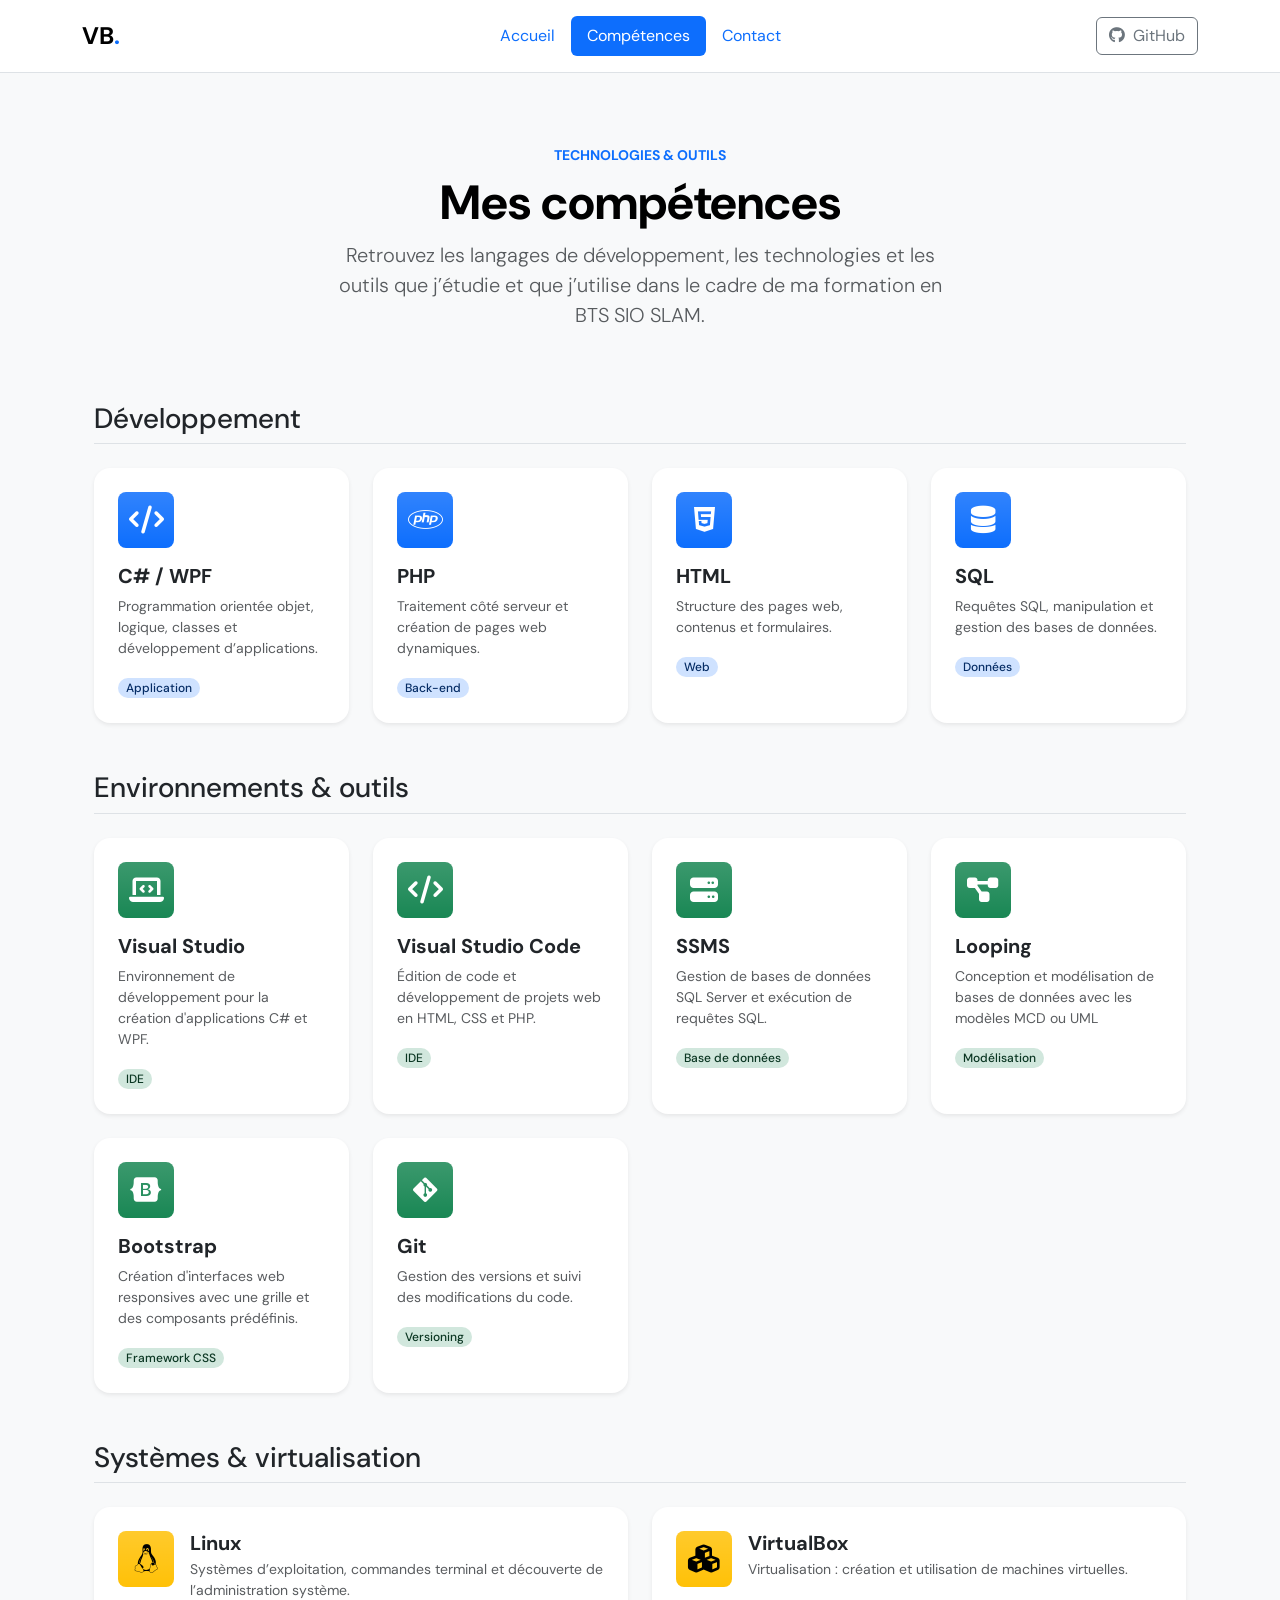
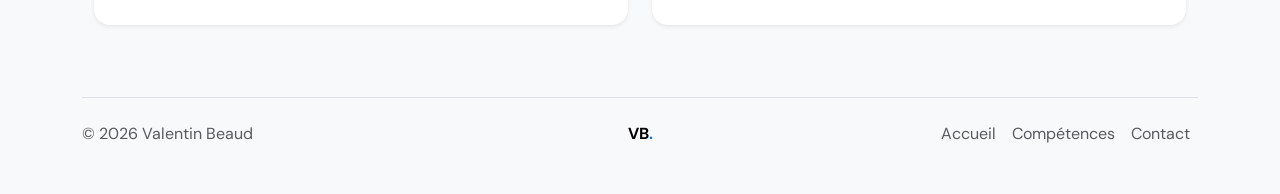
==== competences.html @ 90900ea0 "Initialisation du portfolio" ====
<!doctype html>
<html lang="fr" data-bs-theme="light">

<head>
  <meta charset="utf-8">
  <meta name="viewport" content="width=device-width, initial-scale=1">
  <title>Compétences | Valentin Beaud</title>
  <link href="https://cdn.jsdelivr.net/npm/bootstrap@5.3.3/dist/css/bootstrap.min.css" rel="stylesheet">
  <link href="https://cdnjs.cloudflare.com/ajax/libs/font-awesome/6.7.2/css/all.min.css" rel="stylesheet">
  <link href="css/style.css" rel="stylesheet">
</head>

<body class="d-flex flex-column min-vh-100 bg-body-tertiary">

  <!-- En-tête (modèle « Headers » de Bootstrap) -->
  <header class="bg-body border-bottom sticky-top">
    <div class="container d-flex flex-wrap align-items-center justify-content-center justify-content-md-between py-3">
      <a href="index.html"
        class="d-flex align-items-center col-md-3 mb-2 mb-md-0 link-body-emphasis text-decoration-none fs-4 fw-bold">VB<span
          class="text-primary">.</span></a>
      <ul class="nav nav-pills col-12 col-md-auto mb-2 justify-content-center mb-md-0">
        <li class="nav-item"><a href="index.html" class="nav-link">Accueil</a></li>
        <li class="nav-item"><a href="competences.html" class="nav-link active" aria-current="page">Compétences</a></li>
        <li class="nav-item"><a href="contact.html" class="nav-link">Contact</a></li>
      </ul>
      <div class="col-md-3 text-md-end">
        <a class="btn btn-outline-secondary" href="https://github.com/vbeaud30" target="_blank"
          rel="noopener noreferrer"><i class="fa-brands fa-github me-2"></i>GitHub</a>
      </div>
    </div>
  </header>

  <section class="px-4 py-5 my-md-4 text-center">
    <p class="text-primary fw-bold small mb-2">TECHNOLOGIES & OUTILS</p>
    <h1 class="display-5 fw-bold text-body-emphasis">Mes compétences</h1>
    <div class="col-lg-6 mx-auto">
      <p class="lead text-body-secondary mb-0">Retrouvez les langages de développement, les technologies et les outils
        que j’étudie et que j’utilise dans le cadre de ma formation en BTS SIO SLAM.</p>
    </div>
  </section>

  <main class="container px-4 pb-5 flex-grow-1">

    <h2 class="fs-3 pb-2 border-bottom mb-4">Développement</h2>
    <div class="row row-cols-1 row-cols-sm-2 row-cols-lg-4 g-4 mb-5">
      <div class="col">
        <article class="card hover-lift h-100 border-0 shadow-sm rounded-4">
          <div class="card-body p-4">
            <div
              class="icon-box flex-shrink-0 d-inline-flex align-items-center justify-content-center rounded-3 bg-gradient fs-3 text-bg-primary mb-3">
              <i class="fa-solid fa-code"></i>
            </div>
            <h3 class="h5 fw-bold">C# / WPF</h3>
            <p class="small text-body-secondary">Programmation orientée objet, logique, classes et développement
              d’applications.</p>
            <span class="badge rounded-pill bg-primary-subtle text-primary-emphasis fw-medium">Application</span>
          </div>
        </article>
      </div>
      <div class="col">
        <article class="card hover-lift h-100 border-0 shadow-sm rounded-4">
          <div class="card-body p-4">
            <div
              class="icon-box flex-shrink-0 d-inline-flex align-items-center justify-content-center rounded-3 bg-gradient fs-3 text-bg-primary mb-3">
              <i class="fa-brands fa-php"></i>
            </div>
            <h3 class="h5 fw-bold">PHP</h3>
            <p class="small text-body-secondary">Traitement côté serveur et création de pages web dynamiques.</p>
            <span class="badge rounded-pill bg-primary-subtle text-primary-emphasis fw-medium">Back-end</span>
          </div>
        </article>
      </div>
      <div class="col">
        <article class="card hover-lift h-100 border-0 shadow-sm rounded-4">
          <div class="card-body p-4">
            <div
              class="icon-box flex-shrink-0 d-inline-flex align-items-center justify-content-center rounded-3 bg-gradient fs-3 text-bg-primary mb-3">
              <i class="fa-brands fa-html5"></i>
            </div>
            <h3 class="h5 fw-bold">HTML</h3>
            <p class="small text-body-secondary">Structure des pages web, contenus et formulaires.</p>
            <span class="badge rounded-pill bg-primary-subtle text-primary-emphasis fw-medium">Web</span>
          </div>
        </article>
      </div>
      <div class="col">
        <article class="card hover-lift h-100 border-0 shadow-sm rounded-4">
          <div class="card-body p-4">
            <div
              class="icon-box flex-shrink-0 d-inline-flex align-items-center justify-content-center rounded-3 bg-gradient fs-3 text-bg-primary mb-3">
              <i class="fa-solid fa-database"></i>
            </div>
            <h3 class="h5 fw-bold">SQL</h3>
            <p class="small text-body-secondary">Requêtes SQL, manipulation et gestion des bases de données.</p>
            <span class="badge rounded-pill bg-primary-subtle text-primary-emphasis fw-medium">Données</span>
          </div>
        </article>
      </div>
    </div>

    <h2 class="fs-3 pb-2 border-bottom mb-4">Environnements & outils</h2>
    <div class="row row-cols-1 row-cols-sm-2 row-cols-lg-4 g-4 mb-5">
      <div class="col">
        <article class="card hover-lift h-100 border-0 shadow-sm rounded-4">
          <div class="card-body p-4">
            <div
              class="icon-box flex-shrink-0 d-inline-flex align-items-center justify-content-center rounded-3 bg-gradient fs-3 text-bg-success mb-3">
              <i class="fa-solid fa-laptop-code"></i>
            </div>
            <h3 class="h5 fw-bold">Visual Studio</h3>
            <p class="small text-body-secondary">Environnement de développement pour la création d'applications C# et
              WPF.</p>
            <span class="badge rounded-pill bg-success-subtle text-success-emphasis fw-medium">IDE</span>
          </div>
        </article>
      </div>
      <div class="col">
        <article class="card hover-lift h-100 border-0 shadow-sm rounded-4">
          <div class="card-body p-4">
            <div
              class="icon-box flex-shrink-0 d-inline-flex align-items-center justify-content-center rounded-3 bg-gradient fs-3 text-bg-success mb-3">
              <i class="fa-solid fa-code"></i>
            </div>
            <h3 class="h5 fw-bold">Visual Studio Code</h3>
            <p class="small text-body-secondary">Édition de code et développement de projets web en HTML, CSS et PHP.
            </p>
            <span class="badge rounded-pill bg-success-subtle text-success-emphasis fw-medium">IDE</span>
          </div>
        </article>
      </div>
      <div class="col">
        <article class="card hover-lift h-100 border-0 shadow-sm rounded-4">
          <div class="card-body p-4">
            <div
              class="icon-box flex-shrink-0 d-inline-flex align-items-center justify-content-center rounded-3 bg-gradient fs-3 text-bg-success mb-3">
              <i class="fa-solid fa-server"></i>
            </div>
            <h3 class="h5 fw-bold">SSMS</h3>
            <p class="small text-body-secondary">Gestion de bases de données SQL Server et exécution de requêtes SQL.
            </p>
            <span class="badge rounded-pill bg-success-subtle text-success-emphasis fw-medium">Base de données</span>
          </div>
        </article>
      </div>
      <div class="col">
        <article class="card hover-lift h-100 border-0 shadow-sm rounded-4">
          <div class="card-body p-4">
            <div
              class="icon-box flex-shrink-0 d-inline-flex align-items-center justify-content-center rounded-3 bg-gradient fs-3 text-bg-success mb-3">
              <i class="fa-solid fa-diagram-project"></i>
            </div>
            <h3 class="h5 fw-bold">Looping</h3>
            <p class="small text-body-secondary">Conception et modélisation de bases de données avec les modèles MCD ou
              UML</p>
            <span class="badge rounded-pill bg-success-subtle text-success-emphasis fw-medium">Modélisation</span>
          </div>
        </article>
      </div>
      <div class="col">
        <article class="card hover-lift h-100 border-0 shadow-sm rounded-4">
          <div class="card-body p-4">
            <div
              class="icon-box flex-shrink-0 d-inline-flex align-items-center justify-content-center rounded-3 bg-gradient fs-3 text-bg-success mb-3">
              <i class="fa-brands fa-bootstrap"></i>
            </div>
            <h3 class="h5 fw-bold">Bootstrap</h3>
            <p class="small text-body-secondary">Création d'interfaces web responsives avec une grille et des composants
              prédéfinis.</p>
            <span class="badge rounded-pill bg-success-subtle text-success-emphasis fw-medium">Framework CSS</span>
          </div>
        </article>
      </div>
      <div class="col">
        <article class="card hover-lift h-100 border-0 shadow-sm rounded-4">
          <div class="card-body p-4">
            <div
              class="icon-box flex-shrink-0 d-inline-flex align-items-center justify-content-center rounded-3 bg-gradient fs-3 text-bg-success mb-3">
              <i class="fa-brands fa-git-alt"></i>
            </div>
            <h3 class="h5 fw-bold">Git</h3>
            <p class="small text-body-secondary">Gestion des versions et suivi des modifications du code.</p>
            <span class="badge rounded-pill bg-success-subtle text-success-emphasis fw-medium">Versioning</span>
          </div>
        </article>
      </div>
    </div>

    <h2 class="fs-3 pb-2 border-bottom mb-4">Systèmes & virtualisation</h2>
    <div class="row row-cols-1 row-cols-md-2 g-4">
      <div class="col">
        <article class="card hover-lift h-100 border-0 shadow-sm rounded-4">
          <div class="card-body p-4 d-flex align-items-start gap-3">
            <div
              class="icon-box flex-shrink-0 d-inline-flex align-items-center justify-content-center rounded-3 bg-gradient fs-3 text-bg-warning">
              <i class="fa-brands fa-linux"></i>
            </div>
            <div>
              <h3 class="h5 fw-bold mb-1">Linux</h3>
              <p class="small text-body-secondary mb-0">Systèmes d’exploitation, commandes terminal et découverte de
                l’administration système.</p>
            </div>
          </div>
        </article>
      </div>
      <div class="col">
        <article class="card hover-lift h-100 border-0 shadow-sm rounded-4">
          <div class="card-body p-4 d-flex align-items-start gap-3">
            <div
              class="icon-box flex-shrink-0 d-inline-flex align-items-center justify-content-center rounded-3 bg-gradient fs-3 text-bg-warning">
              <i class="fa-solid fa-cubes"></i>
            </div>
            <div>
              <h3 class="h5 fw-bold mb-1">VirtualBox</h3>
              <p class="small text-body-secondary mb-0">Virtualisation : création et utilisation de machines virtuelles.
              </p>
            </div>
          </div>
        </article>
      </div>
    </div>

  </main>

  <!-- Pied de page (modèle « Footers » de Bootstrap) -->
  <div class="container">
    <footer class="d-flex flex-wrap justify-content-between align-items-center py-3 my-4 border-top">
      <p class="col-md-4 mb-0 text-body-secondary">&copy; 2026 Valentin Beaud</p>
      <a href="index.html"
        class="col-md-4 d-flex align-items-center justify-content-center mb-3 mb-md-0 me-md-auto link-body-emphasis text-decoration-none fw-bold">VB<span
          class="text-primary">.</span></a>
      <ul class="nav col-md-4 justify-content-end">
        <li class="nav-item"><a href="index.html" class="nav-link px-2 text-body-secondary">Accueil</a></li>
        <li class="nav-item"><a href="competences.html" class="nav-link px-2 text-body-secondary">Compétences</a></li>
        <li class="nav-item"><a href="contact.html" class="nav-link px-2 text-body-secondary">Contact</a></li>
      </ul>
    </footer>
  </div>
</body>

</html>
---- css/style.css ----
@import url('https://fonts.googleapis.com/css2?family=DM+Sans:wght@400;500;600;700;800&display=swap');

:root { --bs-body-font-family: 'DM Sans', sans-serif; }

.icon-box { width: 3.5rem; height: 3.5rem; }

.hover-lift { transition: transform .2s ease, box-shadow .2s ease; }
.hover-lift:hover { transform: translateY(-4px); box-shadow: var(--bs-box-shadow-lg) !important; }
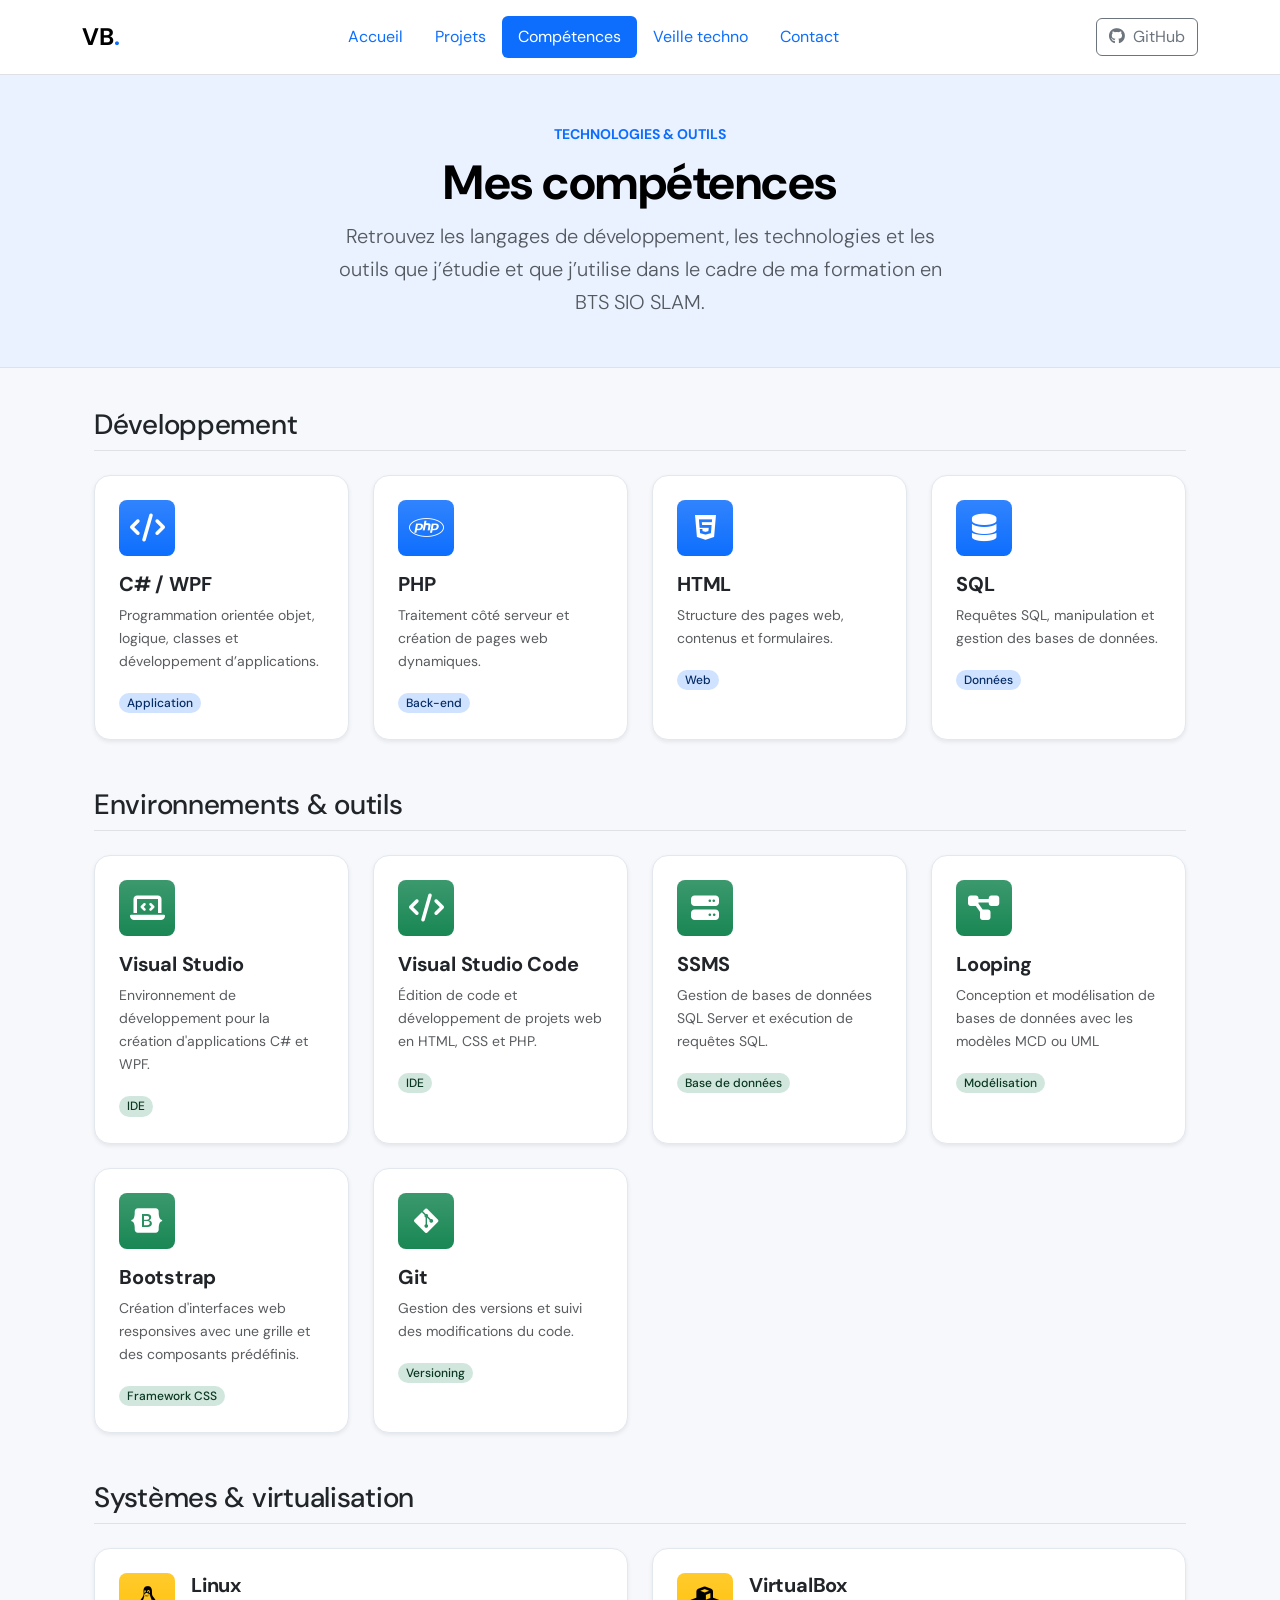
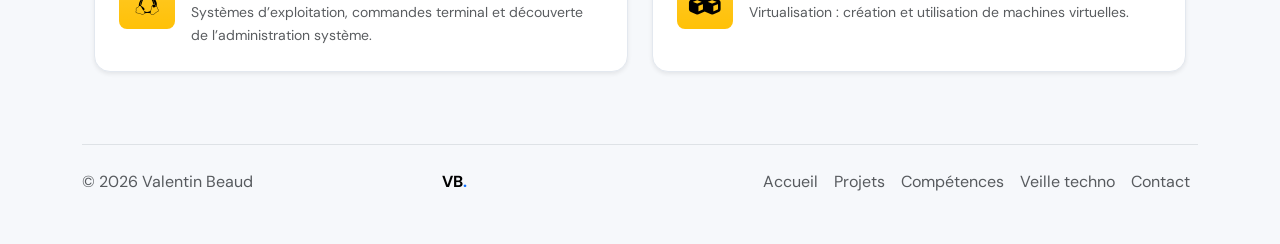
==== commit 942c542c: "Update portfolio" ====
--- a/competences.html
+++ b/competences.html
@@ -14,18 +14,11 @@
 
   <!-- En-tête (modèle « Headers » de Bootstrap) -->
   <header class="bg-body border-bottom sticky-top">
-    <div class="container d-flex flex-wrap align-items-center justify-content-center justify-content-md-between py-3">
-      <a href="index.html"
-        class="d-flex align-items-center col-md-3 mb-2 mb-md-0 link-body-emphasis text-decoration-none fs-4 fw-bold">VB<span
-          class="text-primary">.</span></a>
-      <ul class="nav nav-pills col-12 col-md-auto mb-2 justify-content-center mb-md-0">
-        <li class="nav-item"><a href="index.html" class="nav-link">Accueil</a></li>
-        <li class="nav-item"><a href="competences.html" class="nav-link active" aria-current="page">Compétences</a></li>
-        <li class="nav-item"><a href="contact.html" class="nav-link">Contact</a></li>
-      </ul>
-      <div class="col-md-3 text-md-end">
-        <a class="btn btn-outline-secondary" href="https://github.com/vbeaud30" target="_blank"
-          rel="noopener noreferrer"><i class="fa-brands fa-github me-2"></i>GitHub</a>
+    <div class="container d-flex flex-wrap align-items-center justify-content-center justify-content-lg-between py-3">
+      <a href="index.html" class="d-flex align-items-center col-lg-2 mb-2 mb-lg-0 link-body-emphasis text-decoration-none fs-4 fw-bold">VB<span class="text-primary">.</span></a>
+      <ul class="nav nav-pills col-12 col-lg-auto mb-2 justify-content-center mb-lg-0"><li class="nav-item"><a href="index.html" class="nav-link">Accueil</a></li><li class="nav-item"><a href="projets.html" class="nav-link">Projets</a></li><li class="nav-item"><a href="competences.html" class="nav-link active" aria-current="page">Compétences</a></li><li class="nav-item"><a href="veille.html" class="nav-link">Veille techno</a></li><li class="nav-item"><a href="contact.html" class="nav-link">Contact</a></li></ul>
+      <div class="col-lg-3 d-flex justify-content-center justify-content-lg-end gap-2">
+        <a class="btn btn-outline-secondary" href="https://github.com/vbeaud30" target="_blank" rel="noopener noreferrer"><i class="fa-brands fa-github me-2"></i>GitHub</a>
       </div>
     </div>
   </header>
@@ -34,8 +27,7 @@
     <p class="text-primary fw-bold small mb-2">TECHNOLOGIES & OUTILS</p>
     <h1 class="display-5 fw-bold text-body-emphasis">Mes compétences</h1>
     <div class="col-lg-6 mx-auto">
-      <p class="lead text-body-secondary mb-0">Retrouvez les langages de développement, les technologies et les outils
-        que j’étudie et que j’utilise dans le cadre de ma formation en BTS SIO SLAM.</p>
+      <p class="lead text-body-secondary mb-0">Retrouvez les langages de développement, les technologies et les outils que j’étudie et que j’utilise dans le cadre de ma formation en BTS SIO SLAM.</p>
     </div>
   </section>
 
@@ -46,13 +38,9 @@
       <div class="col">
         <article class="card hover-lift h-100 border-0 shadow-sm rounded-4">
           <div class="card-body p-4">
-            <div
-              class="icon-box flex-shrink-0 d-inline-flex align-items-center justify-content-center rounded-3 bg-gradient fs-3 text-bg-primary mb-3">
-              <i class="fa-solid fa-code"></i>
-            </div>
+            <div class="icon-box flex-shrink-0 d-inline-flex align-items-center justify-content-center rounded-3 bg-gradient fs-3 text-bg-primary mb-3"><i class="fa-solid fa-code"></i></div>
             <h3 class="h5 fw-bold">C# / WPF</h3>
-            <p class="small text-body-secondary">Programmation orientée objet, logique, classes et développement
-              d’applications.</p>
+            <p class="small text-body-secondary">Programmation orientée objet, logique, classes et développement d’applications.</p>
             <span class="badge rounded-pill bg-primary-subtle text-primary-emphasis fw-medium">Application</span>
           </div>
         </article>
@@ -60,10 +48,7 @@
       <div class="col">
         <article class="card hover-lift h-100 border-0 shadow-sm rounded-4">
           <div class="card-body p-4">
-            <div
-              class="icon-box flex-shrink-0 d-inline-flex align-items-center justify-content-center rounded-3 bg-gradient fs-3 text-bg-primary mb-3">
-              <i class="fa-brands fa-php"></i>
-            </div>
+            <div class="icon-box flex-shrink-0 d-inline-flex align-items-center justify-content-center rounded-3 bg-gradient fs-3 text-bg-primary mb-3"><i class="fa-brands fa-php"></i></div>
             <h3 class="h5 fw-bold">PHP</h3>
             <p class="small text-body-secondary">Traitement côté serveur et création de pages web dynamiques.</p>
             <span class="badge rounded-pill bg-primary-subtle text-primary-emphasis fw-medium">Back-end</span>
@@ -73,10 +58,7 @@
       <div class="col">
         <article class="card hover-lift h-100 border-0 shadow-sm rounded-4">
           <div class="card-body p-4">
-            <div
-              class="icon-box flex-shrink-0 d-inline-flex align-items-center justify-content-center rounded-3 bg-gradient fs-3 text-bg-primary mb-3">
-              <i class="fa-brands fa-html5"></i>
-            </div>
+            <div class="icon-box flex-shrink-0 d-inline-flex align-items-center justify-content-center rounded-3 bg-gradient fs-3 text-bg-primary mb-3"><i class="fa-brands fa-html5"></i></div>
             <h3 class="h5 fw-bold">HTML</h3>
             <p class="small text-body-secondary">Structure des pages web, contenus et formulaires.</p>
             <span class="badge rounded-pill bg-primary-subtle text-primary-emphasis fw-medium">Web</span>
@@ -86,10 +68,7 @@
       <div class="col">
         <article class="card hover-lift h-100 border-0 shadow-sm rounded-4">
           <div class="card-body p-4">
-            <div
-              class="icon-box flex-shrink-0 d-inline-flex align-items-center justify-content-center rounded-3 bg-gradient fs-3 text-bg-primary mb-3">
-              <i class="fa-solid fa-database"></i>
-            </div>
+            <div class="icon-box flex-shrink-0 d-inline-flex align-items-center justify-content-center rounded-3 bg-gradient fs-3 text-bg-primary mb-3"><i class="fa-solid fa-database"></i></div>
             <h3 class="h5 fw-bold">SQL</h3>
             <p class="small text-body-secondary">Requêtes SQL, manipulation et gestion des bases de données.</p>
             <span class="badge rounded-pill bg-primary-subtle text-primary-emphasis fw-medium">Données</span>
@@ -103,13 +82,9 @@
       <div class="col">
         <article class="card hover-lift h-100 border-0 shadow-sm rounded-4">
           <div class="card-body p-4">
-            <div
-              class="icon-box flex-shrink-0 d-inline-flex align-items-center justify-content-center rounded-3 bg-gradient fs-3 text-bg-success mb-3">
-              <i class="fa-solid fa-laptop-code"></i>
-            </div>
+            <div class="icon-box flex-shrink-0 d-inline-flex align-items-center justify-content-center rounded-3 bg-gradient fs-3 text-bg-success mb-3"><i class="fa-solid fa-laptop-code"></i></div>
             <h3 class="h5 fw-bold">Visual Studio</h3>
-            <p class="small text-body-secondary">Environnement de développement pour la création d'applications C# et
-              WPF.</p>
+            <p class="small text-body-secondary">Environnement de développement pour la création d'applications C# et WPF.</p>
             <span class="badge rounded-pill bg-success-subtle text-success-emphasis fw-medium">IDE</span>
           </div>
         </article>
@@ -117,13 +92,9 @@
       <div class="col">
         <article class="card hover-lift h-100 border-0 shadow-sm rounded-4">
           <div class="card-body p-4">
-            <div
-              class="icon-box flex-shrink-0 d-inline-flex align-items-center justify-content-center rounded-3 bg-gradient fs-3 text-bg-success mb-3">
-              <i class="fa-solid fa-code"></i>
-            </div>
+            <div class="icon-box flex-shrink-0 d-inline-flex align-items-center justify-content-center rounded-3 bg-gradient fs-3 text-bg-success mb-3"><i class="fa-solid fa-code"></i></div>
             <h3 class="h5 fw-bold">Visual Studio Code</h3>
-            <p class="small text-body-secondary">Édition de code et développement de projets web en HTML, CSS et PHP.
-            </p>
+            <p class="small text-body-secondary">Édition de code et développement de projets web en HTML, CSS et PHP.</p>
             <span class="badge rounded-pill bg-success-subtle text-success-emphasis fw-medium">IDE</span>
           </div>
         </article>
@@ -131,13 +102,9 @@
       <div class="col">
         <article class="card hover-lift h-100 border-0 shadow-sm rounded-4">
           <div class="card-body p-4">
-            <div
-              class="icon-box flex-shrink-0 d-inline-flex align-items-center justify-content-center rounded-3 bg-gradient fs-3 text-bg-success mb-3">
-              <i class="fa-solid fa-server"></i>
-            </div>
+            <div class="icon-box flex-shrink-0 d-inline-flex align-items-center justify-content-center rounded-3 bg-gradient fs-3 text-bg-success mb-3"><i class="fa-solid fa-server"></i></div>
             <h3 class="h5 fw-bold">SSMS</h3>
-            <p class="small text-body-secondary">Gestion de bases de données SQL Server et exécution de requêtes SQL.
-            </p>
+            <p class="small text-body-secondary">Gestion de bases de données SQL Server et exécution de requêtes SQL.</p>
             <span class="badge rounded-pill bg-success-subtle text-success-emphasis fw-medium">Base de données</span>
           </div>
         </article>
@@ -145,13 +112,9 @@
       <div class="col">
         <article class="card hover-lift h-100 border-0 shadow-sm rounded-4">
           <div class="card-body p-4">
-            <div
-              class="icon-box flex-shrink-0 d-inline-flex align-items-center justify-content-center rounded-3 bg-gradient fs-3 text-bg-success mb-3">
-              <i class="fa-solid fa-diagram-project"></i>
-            </div>
+            <div class="icon-box flex-shrink-0 d-inline-flex align-items-center justify-content-center rounded-3 bg-gradient fs-3 text-bg-success mb-3"><i class="fa-solid fa-diagram-project"></i></div>
             <h3 class="h5 fw-bold">Looping</h3>
-            <p class="small text-body-secondary">Conception et modélisation de bases de données avec les modèles MCD ou
-              UML</p>
+            <p class="small text-body-secondary">Conception et modélisation de bases de données avec les modèles MCD ou UML</p>
             <span class="badge rounded-pill bg-success-subtle text-success-emphasis fw-medium">Modélisation</span>
           </div>
         </article>
@@ -159,13 +122,9 @@
       <div class="col">
         <article class="card hover-lift h-100 border-0 shadow-sm rounded-4">
           <div class="card-body p-4">
-            <div
-              class="icon-box flex-shrink-0 d-inline-flex align-items-center justify-content-center rounded-3 bg-gradient fs-3 text-bg-success mb-3">
-              <i class="fa-brands fa-bootstrap"></i>
-            </div>
+            <div class="icon-box flex-shrink-0 d-inline-flex align-items-center justify-content-center rounded-3 bg-gradient fs-3 text-bg-success mb-3"><i class="fa-brands fa-bootstrap"></i></div>
             <h3 class="h5 fw-bold">Bootstrap</h3>
-            <p class="small text-body-secondary">Création d'interfaces web responsives avec une grille et des composants
-              prédéfinis.</p>
+            <p class="small text-body-secondary">Création d'interfaces web responsives avec une grille et des composants prédéfinis.</p>
             <span class="badge rounded-pill bg-success-subtle text-success-emphasis fw-medium">Framework CSS</span>
           </div>
         </article>
@@ -173,10 +132,7 @@
       <div class="col">
         <article class="card hover-lift h-100 border-0 shadow-sm rounded-4">
           <div class="card-body p-4">
-            <div
-              class="icon-box flex-shrink-0 d-inline-flex align-items-center justify-content-center rounded-3 bg-gradient fs-3 text-bg-success mb-3">
-              <i class="fa-brands fa-git-alt"></i>
-            </div>
+            <div class="icon-box flex-shrink-0 d-inline-flex align-items-center justify-content-center rounded-3 bg-gradient fs-3 text-bg-success mb-3"><i class="fa-brands fa-git-alt"></i></div>
             <h3 class="h5 fw-bold">Git</h3>
             <p class="small text-body-secondary">Gestion des versions et suivi des modifications du code.</p>
             <span class="badge rounded-pill bg-success-subtle text-success-emphasis fw-medium">Versioning</span>
@@ -190,14 +146,10 @@
       <div class="col">
         <article class="card hover-lift h-100 border-0 shadow-sm rounded-4">
           <div class="card-body p-4 d-flex align-items-start gap-3">
-            <div
-              class="icon-box flex-shrink-0 d-inline-flex align-items-center justify-content-center rounded-3 bg-gradient fs-3 text-bg-warning">
-              <i class="fa-brands fa-linux"></i>
-            </div>
+            <div class="icon-box flex-shrink-0 d-inline-flex align-items-center justify-content-center rounded-3 bg-gradient fs-3 text-bg-warning"><i class="fa-brands fa-linux"></i></div>
             <div>
               <h3 class="h5 fw-bold mb-1">Linux</h3>
-              <p class="small text-body-secondary mb-0">Systèmes d’exploitation, commandes terminal et découverte de
-                l’administration système.</p>
+              <p class="small text-body-secondary mb-0">Systèmes d’exploitation, commandes terminal et découverte de l’administration système.</p>
             </div>
           </div>
         </article>
@@ -205,14 +157,10 @@
       <div class="col">
         <article class="card hover-lift h-100 border-0 shadow-sm rounded-4">
           <div class="card-body p-4 d-flex align-items-start gap-3">
-            <div
-              class="icon-box flex-shrink-0 d-inline-flex align-items-center justify-content-center rounded-3 bg-gradient fs-3 text-bg-warning">
-              <i class="fa-solid fa-cubes"></i>
-            </div>
+            <div class="icon-box flex-shrink-0 d-inline-flex align-items-center justify-content-center rounded-3 bg-gradient fs-3 text-bg-warning"><i class="fa-solid fa-cubes"></i></div>
             <div>
               <h3 class="h5 fw-bold mb-1">VirtualBox</h3>
-              <p class="small text-body-secondary mb-0">Virtualisation : création et utilisation de machines virtuelles.
-              </p>
+              <p class="small text-body-secondary mb-0">Virtualisation : création et utilisation de machines virtuelles.</p>
             </div>
           </div>
         </article>
@@ -224,17 +172,11 @@
   <!-- Pied de page (modèle « Footers » de Bootstrap) -->
   <div class="container">
     <footer class="d-flex flex-wrap justify-content-between align-items-center py-3 my-4 border-top">
-      <p class="col-md-4 mb-0 text-body-secondary">&copy; 2026 Valentin Beaud</p>
-      <a href="index.html"
-        class="col-md-4 d-flex align-items-center justify-content-center mb-3 mb-md-0 me-md-auto link-body-emphasis text-decoration-none fw-bold">VB<span
-          class="text-primary">.</span></a>
-      <ul class="nav col-md-4 justify-content-end">
-        <li class="nav-item"><a href="index.html" class="nav-link px-2 text-body-secondary">Accueil</a></li>
-        <li class="nav-item"><a href="competences.html" class="nav-link px-2 text-body-secondary">Compétences</a></li>
-        <li class="nav-item"><a href="contact.html" class="nav-link px-2 text-body-secondary">Contact</a></li>
-      </ul>
+      <p class="col-md-3 mb-0 text-body-secondary">&copy; 2026 Valentin Beaud</p>
+      <a href="index.html" class="col-md-2 d-flex align-items-center justify-content-center mb-3 mb-md-0 link-body-emphasis text-decoration-none fw-bold">VB<span class="text-primary">.</span></a>
+      <ul class="nav col-md-7 justify-content-md-end"><li class="nav-item"><a href="index.html" class="nav-link px-2 text-body-secondary">Accueil</a></li><li class="nav-item"><a href="projets.html" class="nav-link px-2 text-body-secondary">Projets</a></li><li class="nav-item"><a href="competences.html" class="nav-link px-2 text-body-secondary" aria-current="page">Compétences</a></li><li class="nav-item"><a href="veille.html" class="nav-link px-2 text-body-secondary">Veille techno</a></li><li class="nav-item"><a href="contact.html" class="nav-link px-2 text-body-secondary">Contact</a></li></ul>
     </footer>
   </div>
 </body>
 
-</html>+</html>
--- a/css/style.css
+++ b/css/style.css
@@ -2,7 +2,24 @@
 
 :root { --bs-body-font-family: 'DM Sans', sans-serif; }
 
+body { line-height: 1.65; }
+body.bg-body-tertiary { background-color: #f6f8fb !important; }
+h1, h2, h3 { letter-spacing: -.01em; }
+
 .icon-box { width: 3.5rem; height: 3.5rem; }
 
+/* Cartes */
+.card.border-0 { border: 1px solid #e3e8ef !important; }
+.card.card-feature { border-left: 5px solid var(--bs-primary) !important; }
 .hover-lift { transition: transform .2s ease, box-shadow .2s ease; }
 .hover-lift:hover { transform: translateY(-4px); box-shadow: var(--bs-box-shadow-lg) !important; }
+
+/* Bandeaux de titre : bleu très clair */
+.hero-band, body > section.text-center:not(.bg-dark) { background-color: #eaf2ff; border-bottom: 1px solid #d6e4fb; }
+body > section.text-center:not(.bg-dark) { margin: 0 0 2.5rem !important; }
+
+/* Frise chronologique */
+.timeline { margin-left: .5rem; padding-left: 2rem; border-left: 3px solid #b6d0fb; }
+.timeline-item { position: relative; margin-bottom: 1.5rem; }
+.timeline-item:last-child { margin-bottom: 0; }
+.timeline-item::before { content: ""; position: absolute; left: calc(-2rem - 9.5px); top: 1.5rem; width: 16px; height: 16px; border-radius: 50%; background: var(--bs-primary); border: 3px solid #f6f8fb; }
